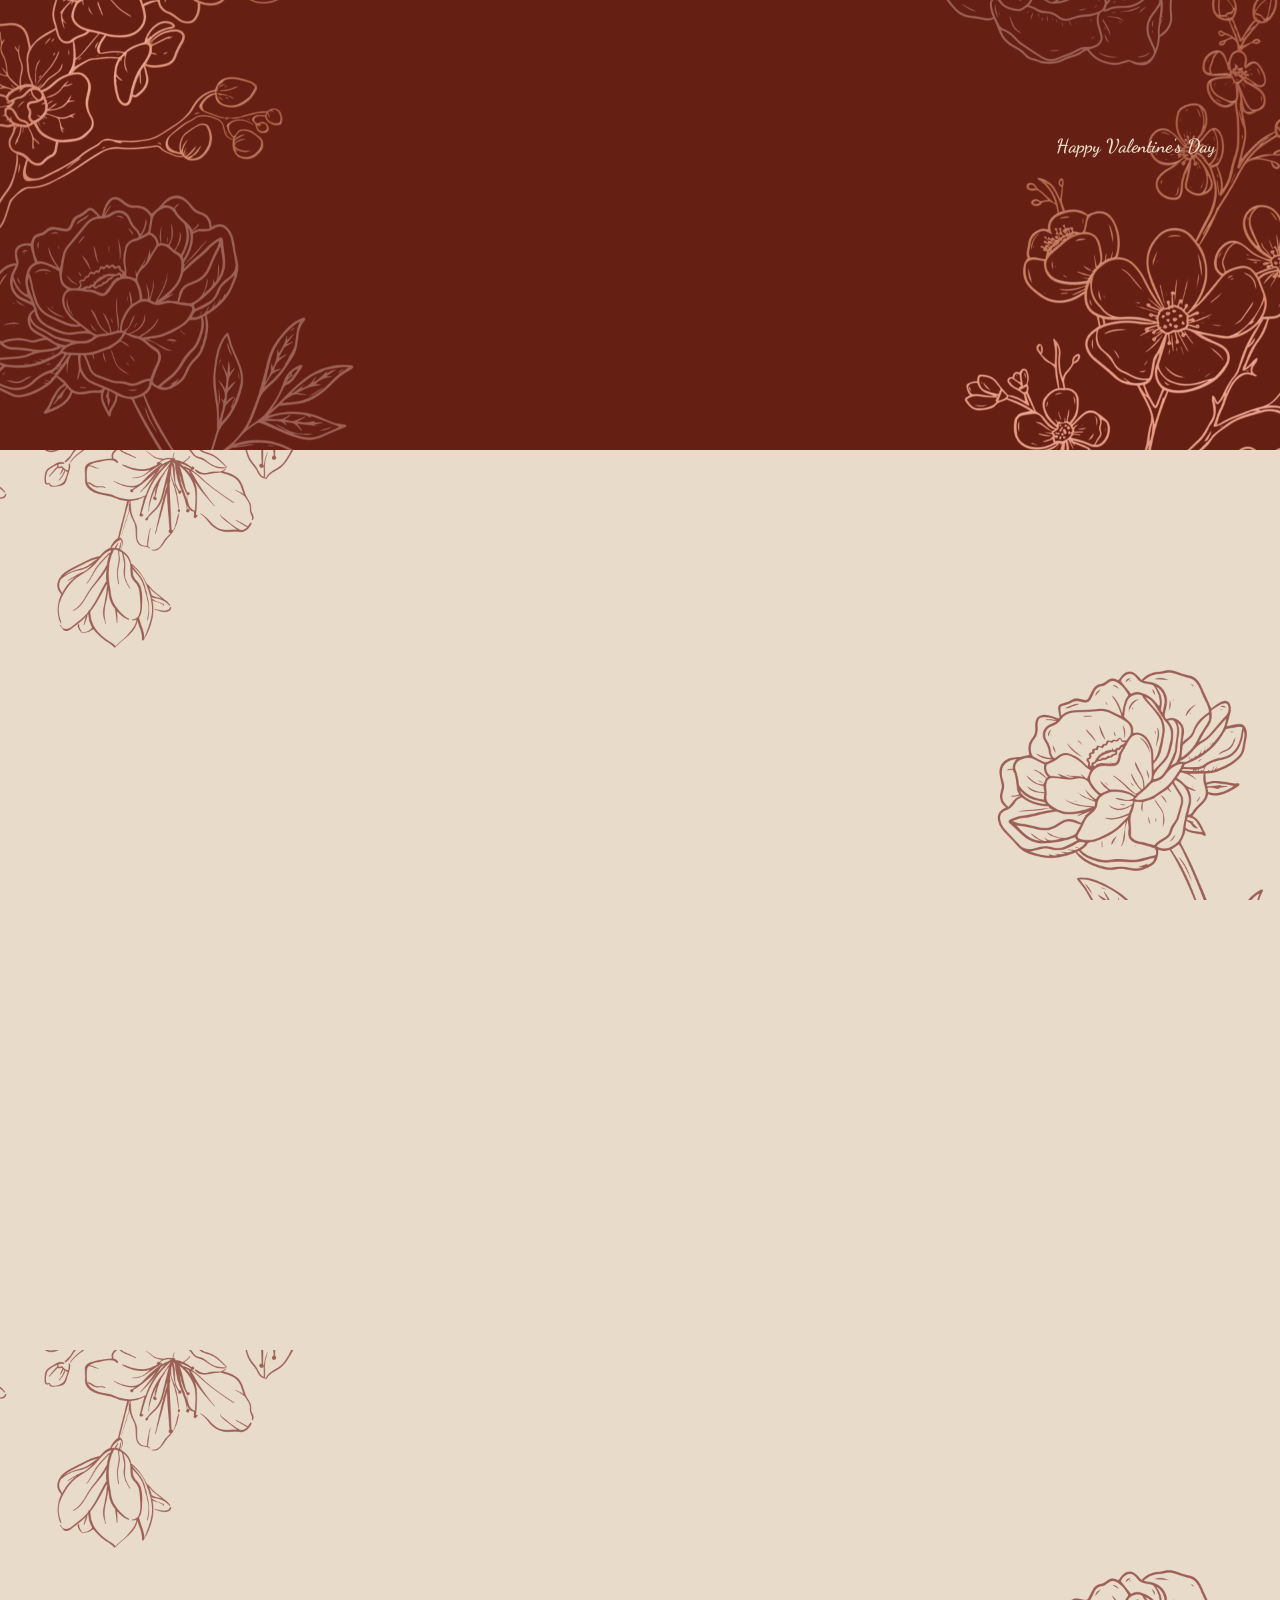
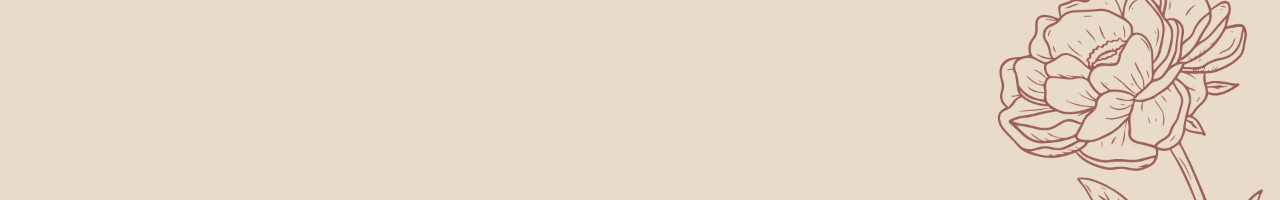
==== index.html @ d8500aac "init" ====
<!DOCTYPE html>
<html lang="en">
<head>
  <meta charset="UTF-8">
  <meta name="viewport" content="width=device-width, initial-scale=1.0">
  <title>Happy Valentine's Day</title>
<link rel="stylesheet" href="./Style/index.css">
<link rel="icon" href="./sources/icons/love.png" type="image/png">
<link href="https://unpkg.com/aos@2.3.1/dist/aos.css" rel="stylesheet"></head>
<body>
    <section>
        <div class="container">
            <img src="./sources/images/1.png" alt="" class="bg-img" data-aos="zoom-out" data-aos-duration="2000">
            
            <div class="content">
                <div data-aos="zoom-in" data-aos-duration="2000">
                    <h1>Happy Valentine's Day</h1>
                </div>
                
            </div>
            
        </div>
   
    </section>
    <section>
        <div class="container1">
            <img src="./sources/images/5.png" alt="" class="bg-img" data-aos="fade-right" data-aos-duration="2000">
            
            <div class="content">
                <div data-aos="zoom-in" data-aos-duration="2000">
                    <h1>Happy Valentine's Day</h1>
                </div>
                
            </div>
            
        </div>
   
    </section>
    <section>
        <div class="container2">            
            <div class="content">
                <div data-aos="zoom-in" data-aos-duration="1000">
                    <h1>Happy Valentine's Day</h1>
                </div>
                
            </div>
            
        </div>
    </section>
    <section>
        <div class="container1">
            <img src="./sources/images/5.png" alt="" class="bg-img1" data-aos="fade-left" data-aos-duration="2000">
            
            <div class="content">
                <div data-aos="zoom-in" data-aos-duration="1000">
                    <h1>Happy Valentine's Day</h1>
                </div>
                
            </div>
            
        </div>
    </section>
</body>
<script src="https://unpkg.com/aos@2.3.1/dist/aos.js"></script>
<script>
    AOS.init();
  </script>
</html>
---- Style/index.css ----
@import url('./font.css');

@import url('./color.css');

@import url('./global.css');

@import url('./main.css');
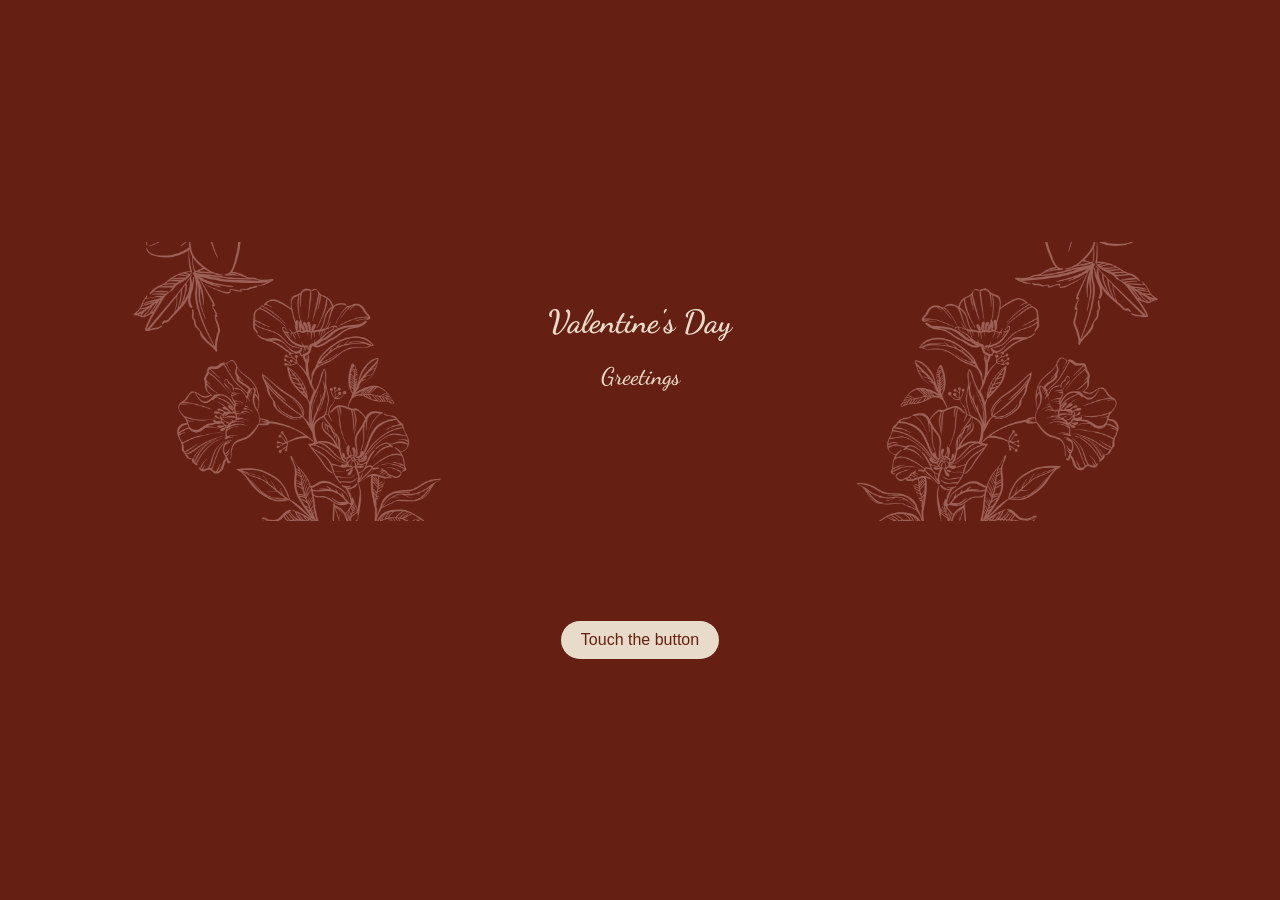
==== commit 99dcddcd: "updated" ====
--- a/index.html
+++ b/index.html
@@ -4,65 +4,129 @@
   <meta charset="UTF-8">
   <meta name="viewport" content="width=device-width, initial-scale=1.0">
   <title>Happy Valentine's Day</title>
-<link rel="stylesheet" href="./Style/index.css">
-<link rel="icon" href="./sources/icons/love.png" type="image/png">
-<link href="https://unpkg.com/aos@2.3.1/dist/aos.css" rel="stylesheet"></head>
-<body>
-    <section>
-        <div class="container">
-            <img src="./sources/images/1.png" alt="" class="bg-img" data-aos="zoom-out" data-aos-duration="2000">
-            
-            <div class="content">
-                <div data-aos="zoom-in" data-aos-duration="2000">
-                    <h1>Happy Valentine's Day</h1>
-                </div>
-                
-            </div>
-            
-        </div>
-   
-    </section>
-    <section>
-        <div class="container1">
-            <img src="./sources/images/5.png" alt="" class="bg-img" data-aos="fade-right" data-aos-duration="2000">
-            
-            <div class="content">
-                <div data-aos="zoom-in" data-aos-duration="2000">
-                    <h1>Happy Valentine's Day</h1>
-                </div>
-                
-            </div>
-            
-        </div>
-   
-    </section>
-    <section>
-        <div class="container2">            
-            <div class="content">
-                <div data-aos="zoom-in" data-aos-duration="1000">
-                    <h1>Happy Valentine's Day</h1>
-                </div>
-                
-            </div>
-            
-        </div>
-    </section>
-    <section>
-        <div class="container1">
-            <img src="./sources/images/5.png" alt="" class="bg-img1" data-aos="fade-left" data-aos-duration="2000">
-            
-            <div class="content">
-                <div data-aos="zoom-in" data-aos-duration="1000">
-                    <h1>Happy Valentine's Day</h1>
-                </div>
-                
-            </div>
-            
-        </div>
-    </section>
+  <link href="https://unpkg.com/aos@2.3.1/dist/aos.css" rel="stylesheet">
+  <style>
+    @keyframes floatHeart {
+      0% {
+        transform: translateY(100vh) scale(0.2);
+        opacity: 0;
+      }
+      90% {
+        opacity: .7;
+      }
+      100% {
+        transform: translateY(-100vh) scale(1);
+        opacity: 0;
+      }
+    }
+
+    body {
+      background-color: #661f13;
+      color: #fff;
+      font-family: Arial, sans-serif;
+      display: flex;
+      flex-direction: column;
+      justify-content: center;
+      align-items: center;
+      height: 100vh;
+      margin: 0;
+      overflow-y: hidden;
+      scroll-behavior: none;
+      position: relative;
+    }
+
+    .heart {
+      position: absolute;
+      font-size: 20px;
+      color: #661f13;
+      z-index: 1;
+      animation: floatHeart 6s linear infinite;
+    }
+
+    a {
+      color: #661f13;
+      text-decoration: none;
+      padding: 10px 20px;
+      background-color: #e9dbc9;
+      border-radius: 20px;
+      margin-top: 100px;
+      z-index: 10;
+    }
+
+    .title {
+      color: #e9dbc9;
+
+      font-size: 2rem;
+      font-family: 'Dancing Script', cursive;
+      z-index: 10;
+    }
+
+    .greeting {
+      color: #e9dbc9;
+      font-weight: 500;
+      font-size: 1.5rem;
+      font-family: 'Dancing Script', cursive;
+      z-index: 10;
+      margin: 0;
+    }
+    .container{
+      width: 100%;
+      height: 31vh;
+      background-image: url('./sources/images/4.png');
+      background-size: cover;
+      background-position: center;
+      background-repeat: no-repeat;
+    }
+    .content{
+      display: flex;
+      flex-direction: column;
+      justify-content: center;
+      align-items: center;
+      margin-top: 40px;
+    }
+    
+    .bg-img{
+      
+      width: 100%;
+      
+      object-fit: cover;
+      z-index: -1;
+    }
+  </style>
+  <link href="https://fonts.googleapis.com/css2?family=Dancing+Script&display=swap" rel="stylesheet">
+</head>
+<body data-aos="zoom-out" data-aos-duration="2000">
+  <div class="container">
+
+   <div class="content">
+    <h1 class="title">Valentine's Day</h1>
+    <h2 class="greeting">Greetings</h2>
+   </div> 
+  </div>
+  <a href="/home.html">Touch the button</a>
+
+  <script src="https://unpkg.com/aos@2.3.1/dist/aos.js"></script>
+  <script>
+    AOS.init();
+
+    // Create floating hearts
+    function createHeart() {
+      const heart = document.createElement('div');
+      heart.className = 'heart';
+      heart.innerHTML = '🤍';
+      heart.style.left = Math.random() * 100 + 'vw';
+      heart.style.animationDuration = (Math.random() * 10+10 ) + 's';
+      heart.style.fontSize = (Math.random() * 15 + 10) + 'px';
+      document.body.appendChild(heart);
+
+      // Remove heart after animation completes
+      heart.addEventListener('animationend', () => {
+        heart.remove();
+      });
+    }
+
+    // Create new hearts periodically
+    setInterval(createHeart, 300);
+  </script>
 </body>
-<script src="https://unpkg.com/aos@2.3.1/dist/aos.js"></script>
-<script>
-    AOS.init();
-  </script>
 </html>
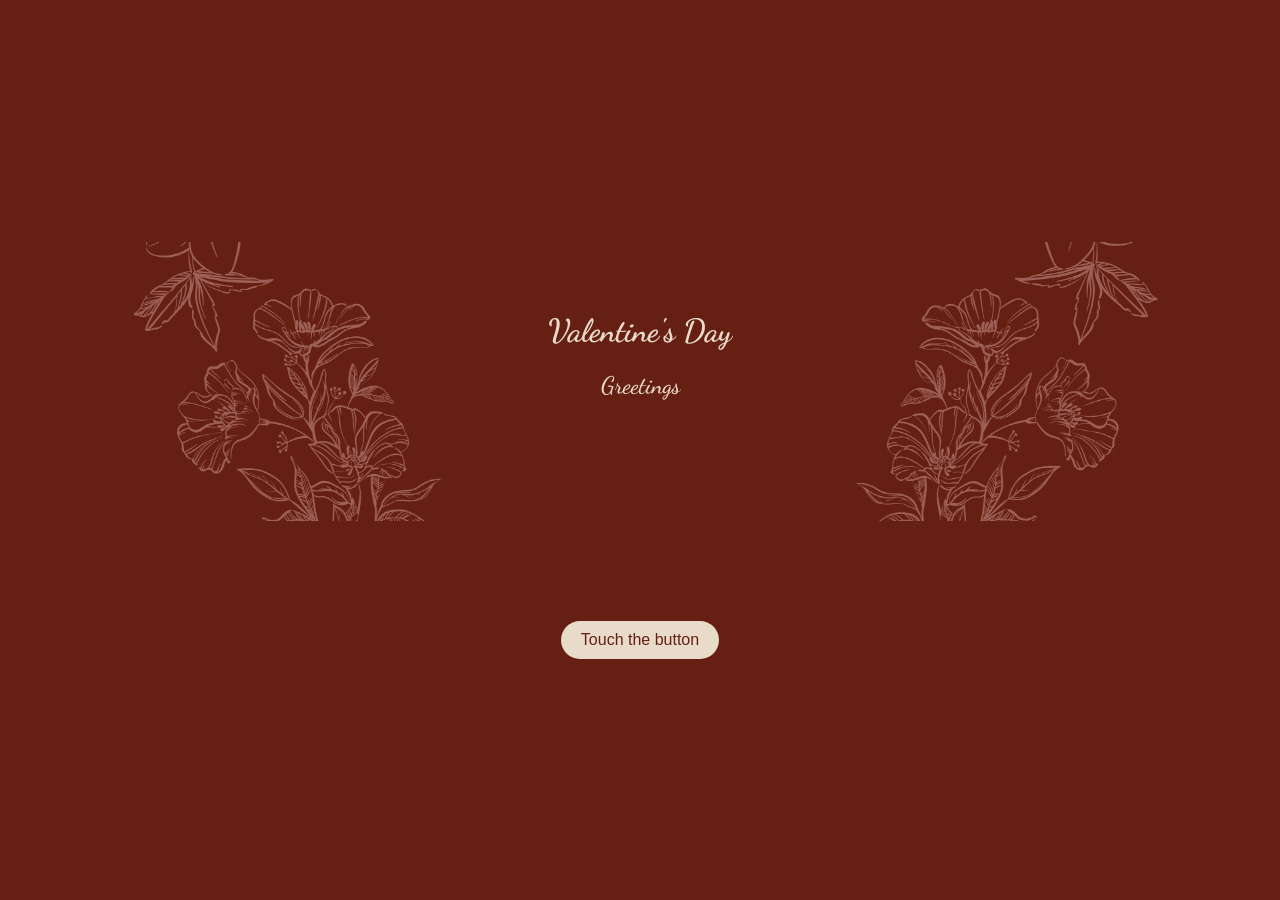
==== commit 9cac5cc5: "updated" ====
--- a/index.html
+++ b/index.html
@@ -55,7 +55,7 @@
 
     .title {
       color: #e9dbc9;
-
+      margin-top: 30px;
       font-size: 2rem;
       font-family: 'Dancing Script', cursive;
       z-index: 10;
@@ -115,8 +115,8 @@
       heart.className = 'heart';
       heart.innerHTML = '🤍';
       heart.style.left = Math.random() * 100 + 'vw';
-      heart.style.animationDuration = (Math.random() * 10+10 ) + 's';
-      heart.style.fontSize = (Math.random() * 15 + 10) + 'px';
+      heart.style.animationDuration = (Math.random() * 8 + 8 ) + 's';
+      heart.style.fontSize = (Math.random() * 15 + 15) + 'px';
       document.body.appendChild(heart);
 
       // Remove heart after animation completes
@@ -126,7 +126,7 @@
     }
 
     // Create new hearts periodically
-    setInterval(createHeart, 300);
+    setInterval(createHeart, 1500);
   </script>
 </body>
 </html>
